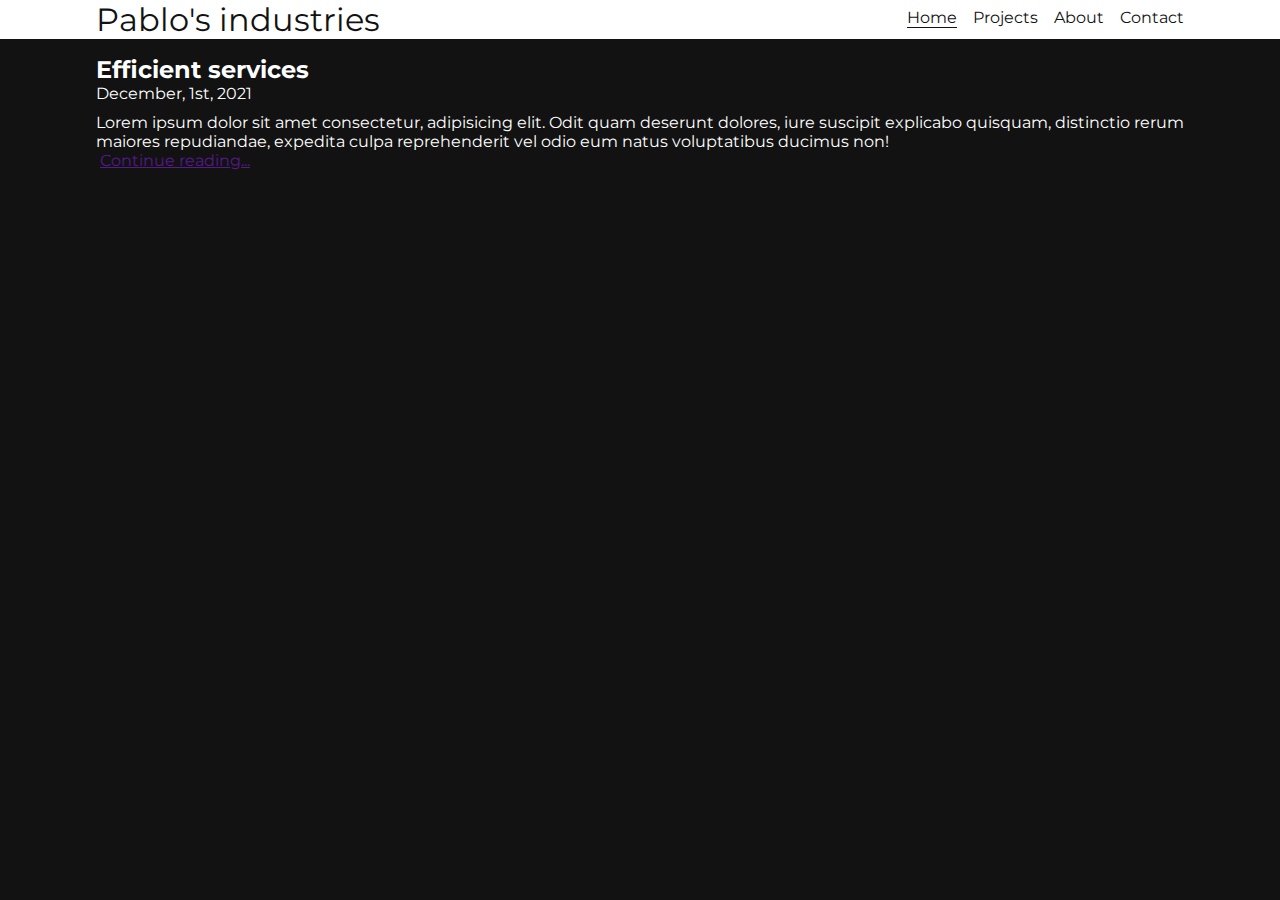
==== index.html @ ff0bb7de "Initial commit" ====
<!DOCTYPE html>
<html lang="en">
<head>
    <link rel="preconnect" href="https://fonts.googleapis.com">
    <link rel="preconnect" href="https://fonts.gstatic.com" crossorigin>
    <link href="https://fonts.googleapis.com/css2?family=Montserrat:wght@400;900&display=swap" rel="stylesheet">
    <link rel="stylesheet" href="./css/style.css">
    <meta charset="UTF-8">
    <meta http-equiv="X-UA-Compatible" content="IE=edge">
    <meta name="viewport" content="width=device-width, initial-scale=1.0">
    <title>Test</title>
</head>
<body>
    
    <header class="nav-header">
        <div class="nav-container width-container">
            <h1>Pablo's industries</h1>
            <nav>
                <ul class="flex-type">
                    <li><a href="" class="current-page">Home</a></li>
                    <li><a href="">Projects</a></li>
                    <li><a href="">About</a></li>
                    <li><a href="">Contact</a></li>
                </ul>
            </nav>
        </div>
    </header>

    <article class="home-post width-container">
        <h2>Efficient services</h2>
        <p class="post-date">December, 1st, 2021</p>
        <p class="post-description">Lorem ipsum dolor sit amet consectetur, adipisicing elit. Odit quam deserunt dolores, iure suscipit explicabo quisquam, distinctio rerum maiores repudiandae, expedita culpa reprehenderit vel odio eum natus voluptatibus ducimus non!</p>
        <img src="" alt="">
        <a href="" class="continue-link">Continue reading...</a>
    </article>

</body>
</html>
---- css/style.css ----
:root{
    --primary-color: #fff;
    --secondary-color: #121212;
    --accent-color: #4E9F3D;
}
/* General */
body{
    box-sizing: border-box;
    margin: 0;
    font-family: 'Montserrat', sans-serif;
    background-color: var(--secondary-color);
    color: var(--primary-color);
}
.flex-type{
    display: flex;
}
/* Typography */
h1,
h2,
p,
ul,
li{
    margin: 0;
    padding: 0;
}
h1{
    font-weight: 400;
    color: var(--secondary-color);
    text-align: center;
}

/* Layout */
/* Nav */
.nav-header{
    background-color: var(--primary-color);
}
.nav-container{
    display: flex;
    justify-content: space-between;
    align-items: center;
    flex-direction: column;
    text-align: center;
}
.width-container{
    margin: 0 auto;
    width: 85%;
}
nav li{
    list-style: none;
    margin-bottom: 0.3em;
}
nav ul{
    flex-direction: column;
    margin: 0;
}
@media (orientation: landscape) {
    .nav-container{
        flex-direction: row;
    }
    nav li{
        margin-left: 1em;
    }
    nav ul{
        flex-direction: row;
        margin: 0;
    }
}
nav a{
    text-decoration: none;
}
nav a:visited{
    color: var(--secondary-color);
}
nav a:hover,
nav a:focus{
    color: var(--accent-color);
    outline: solid 1px var(--accent-color);
    border-radius: 5px;
}
.current-page{
    border-bottom: 1px solid var(--secondary-color);
}


/* Articles */

.home-post{
    margin-top: 1em;
}
.post-date{

}
.post-description{
    margin-top: 0.6em;
}
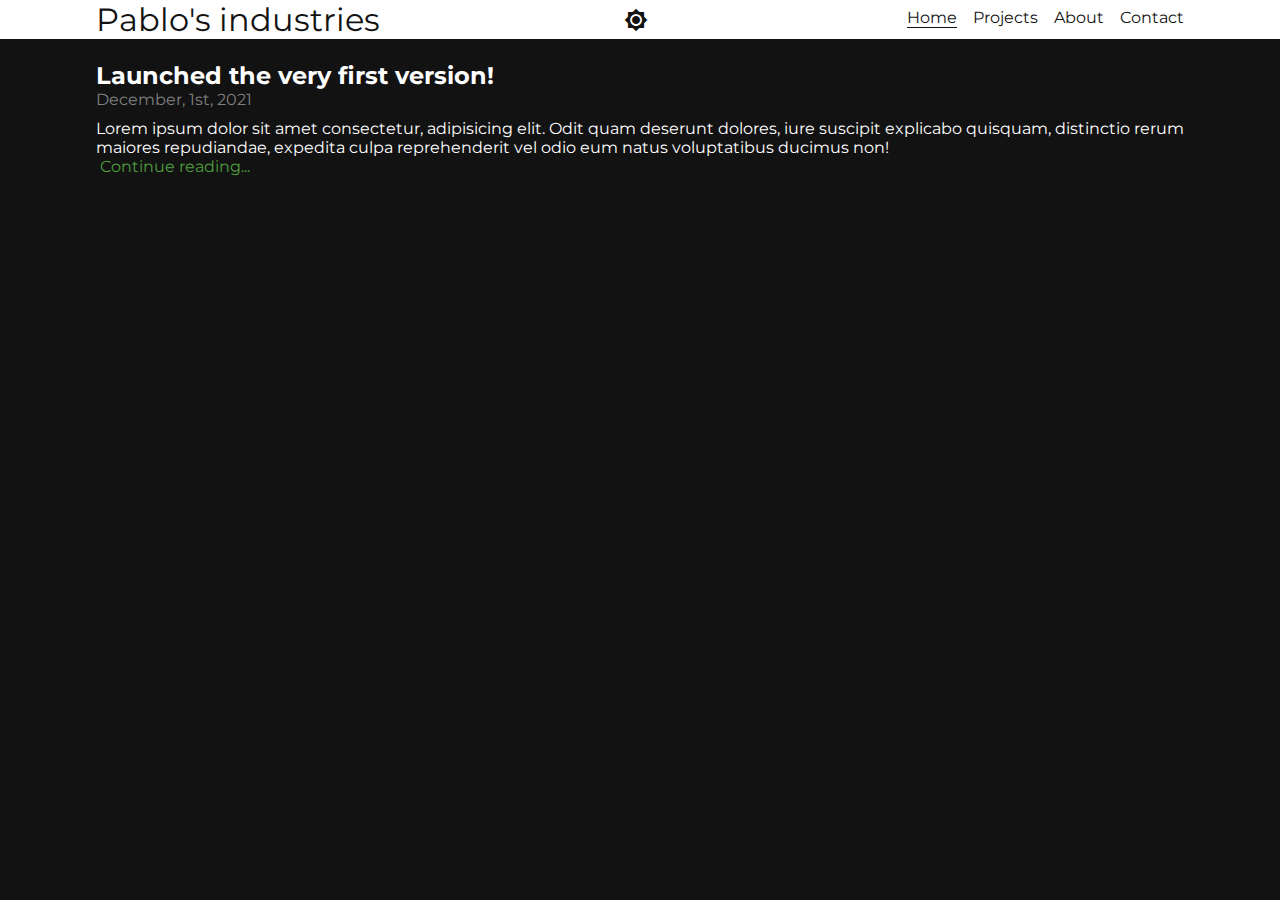
==== commit 32f67782: "Added Dark theme toggle and JS code" ====
--- a/index.html
+++ b/index.html
@@ -4,6 +4,7 @@
     <link rel="preconnect" href="https://fonts.googleapis.com">
     <link rel="preconnect" href="https://fonts.gstatic.com" crossorigin>
     <link href="https://fonts.googleapis.com/css2?family=Montserrat:wght@400;900&display=swap" rel="stylesheet">
+    <link href="https://fonts.googleapis.com/icon?family=Material+Icons" rel="stylesheet">
     <link rel="stylesheet" href="./css/style.css">
     <meta charset="UTF-8">
     <meta http-equiv="X-UA-Compatible" content="IE=edge">
@@ -15,6 +16,7 @@
     <header class="nav-header">
         <div class="nav-container width-container">
             <h1>Pablo's industries</h1>
+            <i id="theme-btn" class="material-icons darkmode-toggle">brightness_2</i>
             <nav>
                 <ul class="flex-type">
                     <li><a href="" class="current-page">Home</a></li>
@@ -27,12 +29,13 @@
     </header>
 
     <article class="home-post width-container">
-        <h2>Efficient services</h2>
+        <h2>Launched the very first version!</h2>
         <p class="post-date">December, 1st, 2021</p>
         <p class="post-description">Lorem ipsum dolor sit amet consectetur, adipisicing elit. Odit quam deserunt dolores, iure suscipit explicabo quisquam, distinctio rerum maiores repudiandae, expedita culpa reprehenderit vel odio eum natus voluptatibus ducimus non!</p>
         <img src="" alt="">
         <a href="" class="continue-link">Continue reading...</a>
     </article>
 
+    <script src="./js/index.js"></script>
 </body>
 </html>--- a/css/style.css
+++ b/css/style.css
@@ -14,6 +14,19 @@
 .flex-type{
     display: flex;
 }
+a{
+    text-decoration: none;
+    color: var(--accent-color);
+}
+a:visited{
+    color: var(--accent-color);
+}
+a:hover,
+a:focus{
+    color: var(--accent-color);
+    outline: solid 1px var(--accent-color);
+    border-radius: 5px;
+}
 /* Typography */
 h1,
 h2,
@@ -27,6 +40,11 @@
     font-weight: 400;
     color: var(--secondary-color);
     text-align: center;
+}
+
+/* Colors */
+i{
+    color: var(--secondary-color);
 }
 
 /* Layout */
@@ -86,10 +104,14 @@
 
 .home-post{
     margin-top: 1em;
+    padding: 0.4em;
 }
 .post-date{
-
+    color: gray;
 }
 .post-description{
     margin-top: 0.6em;
+}
+.continue-link{
+    margin-top: 1em;
 }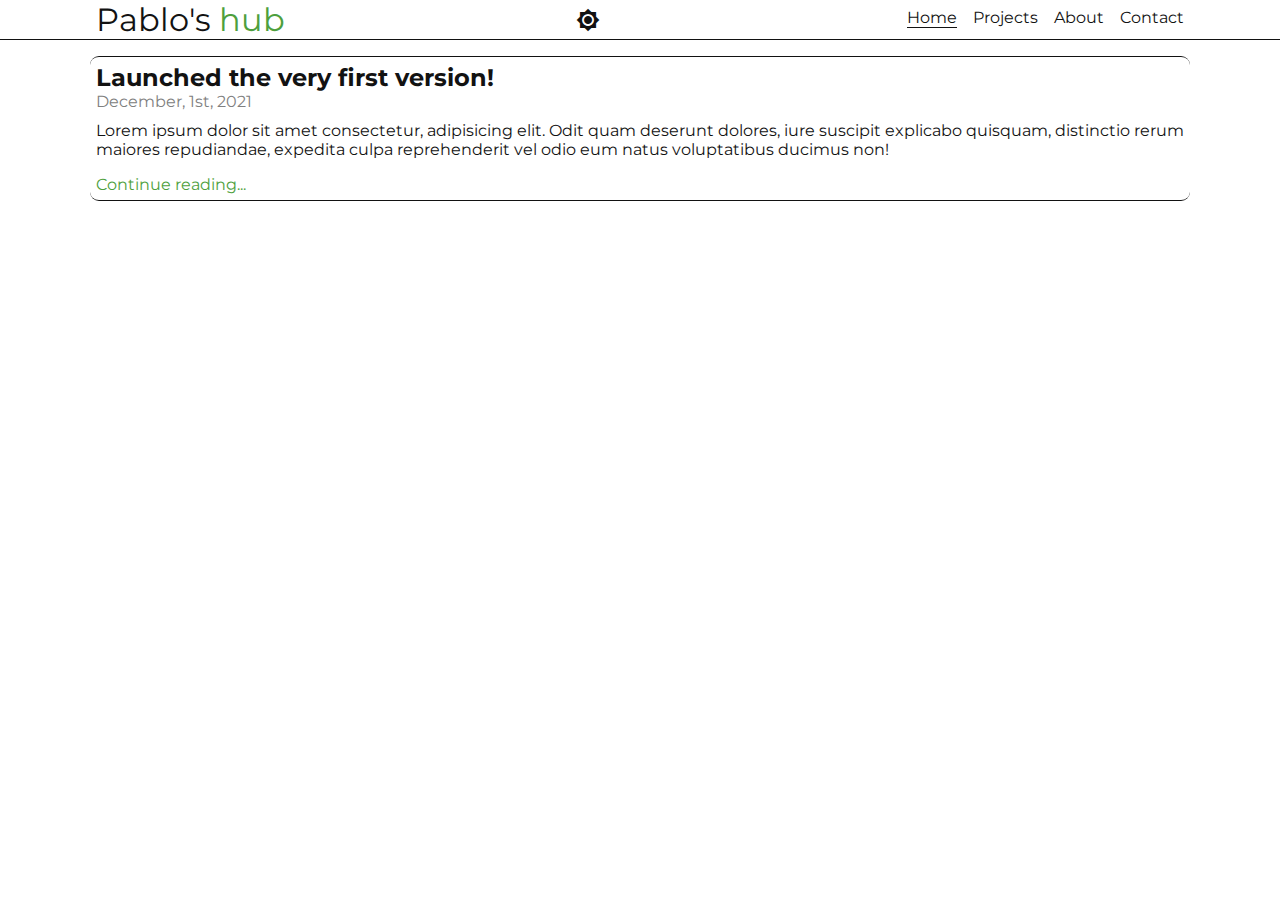
==== commit 1920e89a: "Improved colors, added spacing, added nav pages" ====
--- a/index.html
+++ b/index.html
@@ -15,14 +15,14 @@
     
     <header class="nav-header">
         <div class="nav-container width-container">
-            <h1>Pablo's industries</h1>
+            <h1>Pablo's <span class="text-accent">hub</span></h1>
             <i id="theme-btn" class="material-icons darkmode-toggle">brightness_2</i>
             <nav>
                 <ul class="flex-type">
                     <li><a href="" class="current-page">Home</a></li>
-                    <li><a href="">Projects</a></li>
-                    <li><a href="">About</a></li>
-                    <li><a href="">Contact</a></li>
+                    <li><a href="./projects.html">Projects</a></li>
+                    <li><a href="./about.html">About</a></li>
+                    <li><a href="./contact.html">Contact</a></li>
                 </ul>
             </nav>
         </div>
@@ -32,7 +32,6 @@
         <h2>Launched the very first version!</h2>
         <p class="post-date">December, 1st, 2021</p>
         <p class="post-description">Lorem ipsum dolor sit amet consectetur, adipisicing elit. Odit quam deserunt dolores, iure suscipit explicabo quisquam, distinctio rerum maiores repudiandae, expedita culpa reprehenderit vel odio eum natus voluptatibus ducimus non!</p>
-        <img src="" alt="">
         <a href="" class="continue-link">Continue reading...</a>
     </article>
 
--- a/css/style.css
+++ b/css/style.css
@@ -1,6 +1,7 @@
 :root{
-    --primary-color: #fff;
-    --secondary-color: #121212;
+    --primary-color: rgb(255, 255, 255);
+    --secondary-color: rgb(255, 255, 255);
+    --text-color: #121212;
     --accent-color: #4E9F3D;
 }
 /* General */
@@ -9,17 +10,16 @@
     margin: 0;
     font-family: 'Montserrat', sans-serif;
     background-color: var(--secondary-color);
-    color: var(--primary-color);
+    color: var(--text-color);
 }
 .flex-type{
     display: flex;
 }
 a{
     text-decoration: none;
-    color: var(--accent-color);
 }
 a:visited{
-    color: var(--accent-color);
+    color: var(--text-color);
 }
 a:hover,
 a:focus{
@@ -38,19 +38,24 @@
 }
 h1{
     font-weight: 400;
-    color: var(--secondary-color);
+    color: var(--text-color);
     text-align: center;
 }
-
+.text-accent{
+    color: var(--accent-color);
+}
 /* Colors */
 i{
-    color: var(--secondary-color);
+    color: var(--text-color);
+    cursor: pointer;
 }
 
 /* Layout */
 /* Nav */
 .nav-header{
     background-color: var(--primary-color);
+    color: var(--text-color);
+    border-bottom: solid 1px var(--text-color);
 }
 .nav-container{
     display: flex;
@@ -85,18 +90,19 @@
 }
 nav a{
     text-decoration: none;
+    color: var(--text-color);
 }
 nav a:visited{
-    color: var(--secondary-color);
+    color: var(--text-color);
 }
 nav a:hover,
 nav a:focus{
     color: var(--accent-color);
-    outline: solid 1px var(--accent-color);
+    outline: none;
     border-radius: 5px;
 }
 .current-page{
-    border-bottom: 1px solid var(--secondary-color);
+    border-bottom: 1px solid var(--text-color);
 }
 
 
@@ -105,6 +111,10 @@
 .home-post{
     margin-top: 1em;
     padding: 0.4em;
+    border-radius: 9px;
+    border-top: solid 1px var(--text-color);
+    border-bottom: solid 1px var(--text-color);
+    background-color: var(--primary-color);
 }
 .post-date{
     color: gray;
@@ -113,5 +123,10 @@
     margin-top: 0.6em;
 }
 .continue-link{
+    display: block;
     margin-top: 1em;
+    color: var(--accent-color);
+}
+.continue-link:visited{
+    color: var(--accent-color);
 }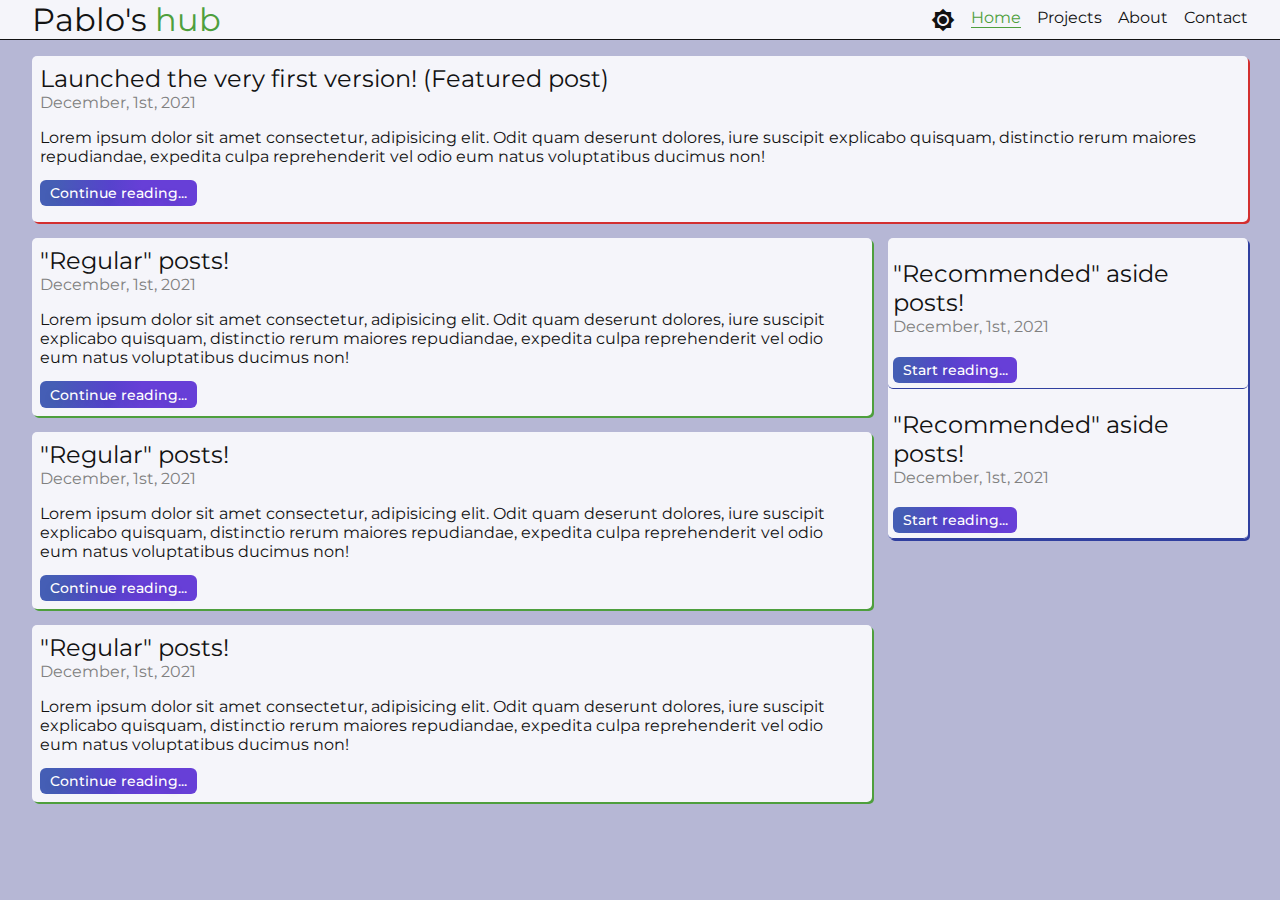
==== commit 91969591: "Styled buttons, cleaned code, improved light theme" ====
--- a/index.html
+++ b/index.html
@@ -16,10 +16,10 @@
     <header class="nav-header">
         <div class="nav-container width-container">
             <h1>Pablo's <span class="text-accent">hub</span></h1>
-            <i id="theme-btn" class="material-icons darkmode-toggle">brightness_2</i>
             <nav>
-                <ul class="flex-type">
-                    <li><a href="" class="current-page">Home</a></li>
+                <ul class="nav-links flex-type">
+                    <i id="theme-btn" class="material-icons darkmode-toggle">brightness_2</i>
+                    <li><a href="#" class="current-page">Home</a></li>
                     <li><a href="./projects.html">Projects</a></li>
                     <li><a href="./about.html">About</a></li>
                     <li><a href="./contact.html">Contact</a></li>
@@ -28,12 +28,52 @@
         </div>
     </header>
 
-    <article class="home-post width-container">
-        <h2>Launched the very first version!</h2>
+    <article class="post featured-post-style important-box-shadow width-container">
+        <h2 class="article-title">Launched the very first version! (Featured post)</h2>
         <p class="post-date">December, 1st, 2021</p>
         <p class="post-description">Lorem ipsum dolor sit amet consectetur, adipisicing elit. Odit quam deserunt dolores, iure suscipit explicabo quisquam, distinctio rerum maiores repudiandae, expedita culpa reprehenderit vel odio eum natus voluptatibus ducimus non!</p>
-        <a href="" class="continue-link">Continue reading...</a>
+        <a href="./articles/ver1.html" class="continue-link">Continue reading...</a>
     </article>
+
+    <div class="articles-container width-container">
+
+        
+        <div class="regular-container">
+            <article class="post regular-post-style primary-box-shadow">
+                <h2 class="article-title">"Regular" posts!</h2>
+                <p class="post-date">December, 1st, 2021</p>
+                <p class="post-description">Lorem ipsum dolor sit amet consectetur, adipisicing elit. Odit quam deserunt dolores, iure suscipit explicabo quisquam, distinctio rerum maiores repudiandae, expedita culpa reprehenderit vel odio eum natus voluptatibus ducimus non!</p>
+                <a href="./articles/ver1.html" class="continue-link">Continue reading...</a>
+            </article>
+            <article class="post regular-post-style primary-box-shadow">
+                <h2 class="article-title">"Regular" posts!</h2>
+                <p class="post-date">December, 1st, 2021</p>
+                <p class="post-description">Lorem ipsum dolor sit amet consectetur, adipisicing elit. Odit quam deserunt dolores, iure suscipit explicabo quisquam, distinctio rerum maiores repudiandae, expedita culpa reprehenderit vel odio eum natus voluptatibus ducimus non!</p>
+                <a href="./articles/ver1.html" class="continue-link">Continue reading...</a>
+            </article>
+            <article class="post regular-post-style primary-box-shadow">
+                <h2 class="article-title">"Regular" posts!</h2>
+                <p class="post-date">December, 1st, 2021</p>
+                <p class="post-description">Lorem ipsum dolor sit amet consectetur, adipisicing elit. Odit quam deserunt dolores, iure suscipit explicabo quisquam, distinctio rerum maiores repudiandae, expedita culpa reprehenderit vel odio eum natus voluptatibus ducimus non!</p>
+                <a href="./articles/ver1.html" class="continue-link">Continue reading...</a>
+            </article>
+
+
+        </div>
+        
+        <aside class="recommended-container secondary-box-shadow">
+            <article class="post recommended-post-style">
+                <h2 class="recommended-title">"Recommended" aside posts!</h2>
+                <p class="post-date">December, 1st, 2021</p>
+                <a href="" class="continue-link">Start reading...</a>
+            </article>
+            <article class="post recommended-post-style">
+                <h2 class="recommended-title">"Recommended" aside posts!</h2>
+                <p class="post-date">December, 1st, 2021</p>
+                <a href="" class="continue-link">Start reading...</a>
+            </article>
+        </aside>
+    </div>
 
     <script src="./js/index.js"></script>
 </body>
--- a/css/style.css
+++ b/css/style.css
@@ -1,16 +1,24 @@
 :root{
-    --primary-color: rgb(255, 255, 255);
-    --secondary-color: rgb(255, 255, 255);
+    --primary-color: #f5f5fa;
+    --secondary-color: #b6b7d5;
     --text-color: #121212;
-    --accent-color: #4E9F3D;
+    --primary-accent-color: #4E9F3D;
+    --secondary-accent-color: #303F9F;
+    --tertiary-accent-color: #D32F2F;
 }
 /* General */
+* { 
+    -moz-box-sizing: border-box; 
+    -webkit-box-sizing: border-box; 
+     box-sizing: border-box; 
+}
 body{
-    box-sizing: border-box;
+    
     margin: 0;
     font-family: 'Montserrat', sans-serif;
     background-color: var(--secondary-color);
     color: var(--text-color);
+    
 }
 .flex-type{
     display: flex;
@@ -23,9 +31,7 @@
 }
 a:hover,
 a:focus{
-    color: var(--accent-color);
-    outline: solid 1px var(--accent-color);
-    border-radius: 5px;
+    color: var(--primary-accent-color);
 }
 /* Typography */
 h1,
@@ -42,15 +48,41 @@
     text-align: center;
 }
 .text-accent{
-    color: var(--accent-color);
+    color: var(--primary-accent-color);
+}
+.article-title,
+.recommended-title{
+    font-weight: 400;
+}
+
+img{
+    width: 45%;
+    margin: 0 auto;
+    border-radius: 9px;
 }
 /* Colors */
 i{
     color: var(--text-color);
     cursor: pointer;
 }
+.primary-box-shadow{
+    box-shadow: 2px 2px 0px var(--primary-accent-color);
+}
+.secondary-box-shadow{
+    box-shadow: 2px 2px 0px var(--secondary-accent-color);
+}
+.important-box-shadow{
+    box-shadow: 2px 2px 0px var(--tertiary-accent-color);
+}
 
 /* Layout */
+.width-container{
+    margin: 0 auto;
+    width: 95%;
+}
+
+
+
 /* Nav */
 .nav-header{
     background-color: var(--primary-color);
@@ -64,10 +96,6 @@
     flex-direction: column;
     text-align: center;
 }
-.width-container{
-    margin: 0 auto;
-    width: 85%;
-}
 nav li{
     list-style: none;
     margin-bottom: 0.3em;
@@ -76,6 +104,26 @@
     flex-direction: column;
     margin: 0;
 }
+nav a{
+    text-decoration: none;
+    color: var(--text-color);
+}
+nav a:visited{
+    color: inherit;
+}
+nav a:hover,
+nav a:focus{
+    color: var(--primary-accent-color);
+    outline: none;
+}
+.current-page{
+    border-bottom: 1px solid var(--primary-accent-color);
+    color: var(--primary-accent-color);
+}
+.current-page:visited{
+    color: var(--primary-accent-color);
+}
+/* NavBar dropdown */
 @media (orientation: landscape) {
     .nav-container{
         flex-direction: row;
@@ -85,48 +133,101 @@
     }
     nav ul{
         flex-direction: row;
-        margin: 0;
-    }
-}
-nav a{
-    text-decoration: none;
-    color: var(--text-color);
-}
-nav a:visited{
-    color: var(--text-color);
-}
-nav a:hover,
-nav a:focus{
-    color: var(--accent-color);
-    outline: none;
+    }
+    .nav-links{
+        display: flex;
+    }
+
+}
+/* Articles */
+
+.post{
+    background-color: var(--primary-color);
+    display: flex;
+    flex-direction: column;
+    align-items: flex-start;
+
+    margin-top: 1em;
+    padding: 0.5em;
     border-radius: 5px;
-}
-.current-page{
-    border-bottom: 1px solid var(--text-color);
-}
-
-
-/* Articles */
-
-.home-post{
+
+}
+
+.articles-container{
+    display: flex;
+    flex-direction: column;
+}
+
+.featured-post-style{
+    padding-bottom: 1em;
+    
+}
+/* .regular-container{
+
+} */
+.recommended-container{
+    background-color: var(--primary-color);
+    margin: 1em 0;
+    border-radius: 5px;
+}
+/* .regular-post-style{
+    
+} */
+.recommended-post-style{
+    border-bottom: solid 1px var(--secondary-accent-color);
+    padding: 0.5em;
+    overflow: hidden;
+}
+.post-date{
+    color: gray;
+    margin-bottom: 0.4em;
+}
+.post-description{
+    margin-top: 0.6em;
+}
+.continue-link{
     margin-top: 1em;
-    padding: 0.4em;
-    border-radius: 9px;
+
+    display: inline-block;
+    outline: 0;
+    border: 0;
+    cursor: pointer;
+    color: #fff;
+    font-weight: 500;
+    border-radius: 6px;
+    font-size: 14px;
+    padding: 0.3em 0.7em;
+    text-shadow: rgb(0 0 0 / 12%) 0px 3px 8px;
+    background: linear-gradient(92.88deg, rgb(69, 94, 181) 9.16%, rgb(86, 67, 204) 43.89%, rgb(103, 63, 215) 64.72%);
+    transition: all 0.5s ease 0s;
+    color: #fff;
+}
+.continue-link:visited{
+    color: #fff;
+}
+.continue-link:hover{
+    box-shadow: rgb(80 63 205 / 50%) 0px 1px 40px;
+    transition: all 0.1s ease 0s;
+}
+@media (orientation: landscape) {
+    .regular-container{
+        width: 70%;
+    }
+    .recommended-post-style{
+        margin-top: 1em;
+        padding: 0.3em;
+    }
+    .recommended-container{
+        width: 30%;
+        margin: 1em 0 0 1em;
+    }
+    .articles-container{
+        align-items: flex-start;
+        flex-direction: row;
+    }
+}
+
+.project{
     border-top: solid 1px var(--text-color);
     border-bottom: solid 1px var(--text-color);
-    background-color: var(--primary-color);
-}
-.post-date{
-    color: gray;
-}
-.post-description{
-    margin-top: 0.6em;
-}
-.continue-link{
-    display: block;
-    margin-top: 1em;
-    color: var(--accent-color);
-}
-.continue-link:visited{
-    color: var(--accent-color);
 }